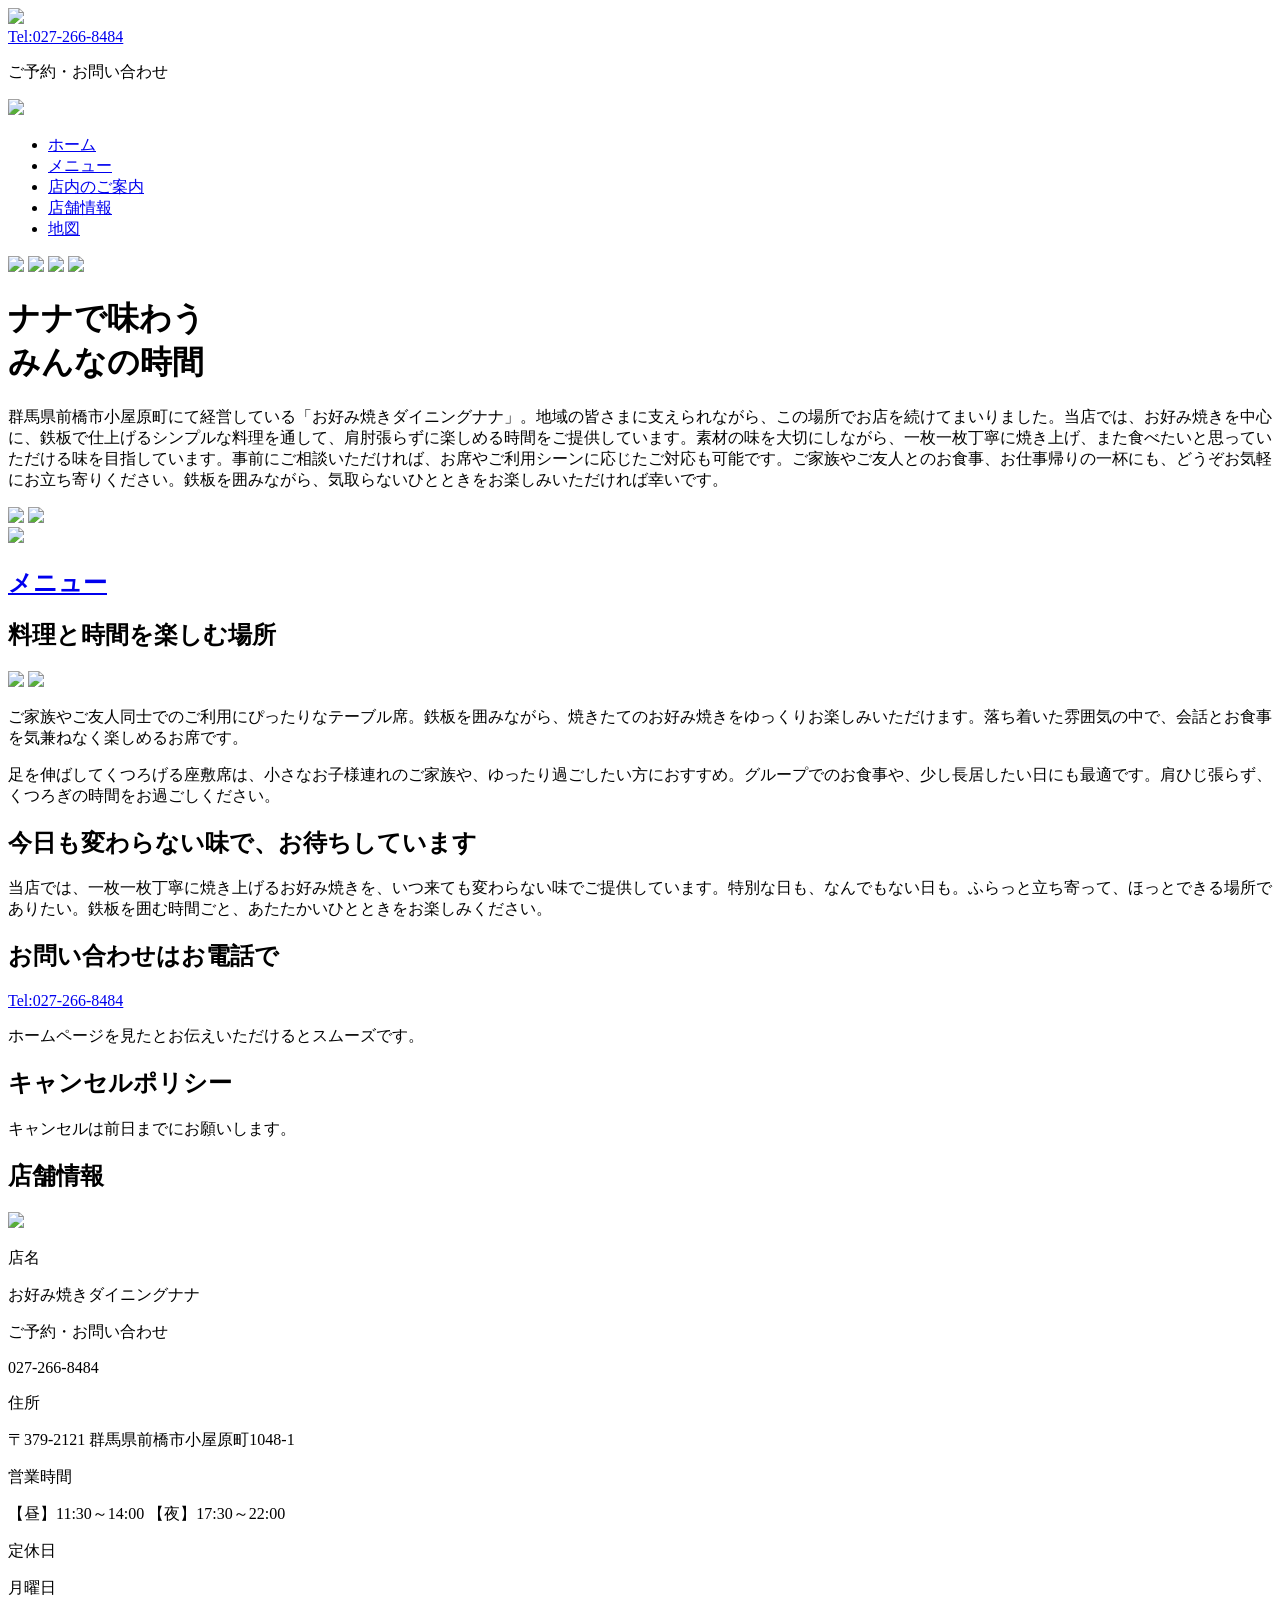
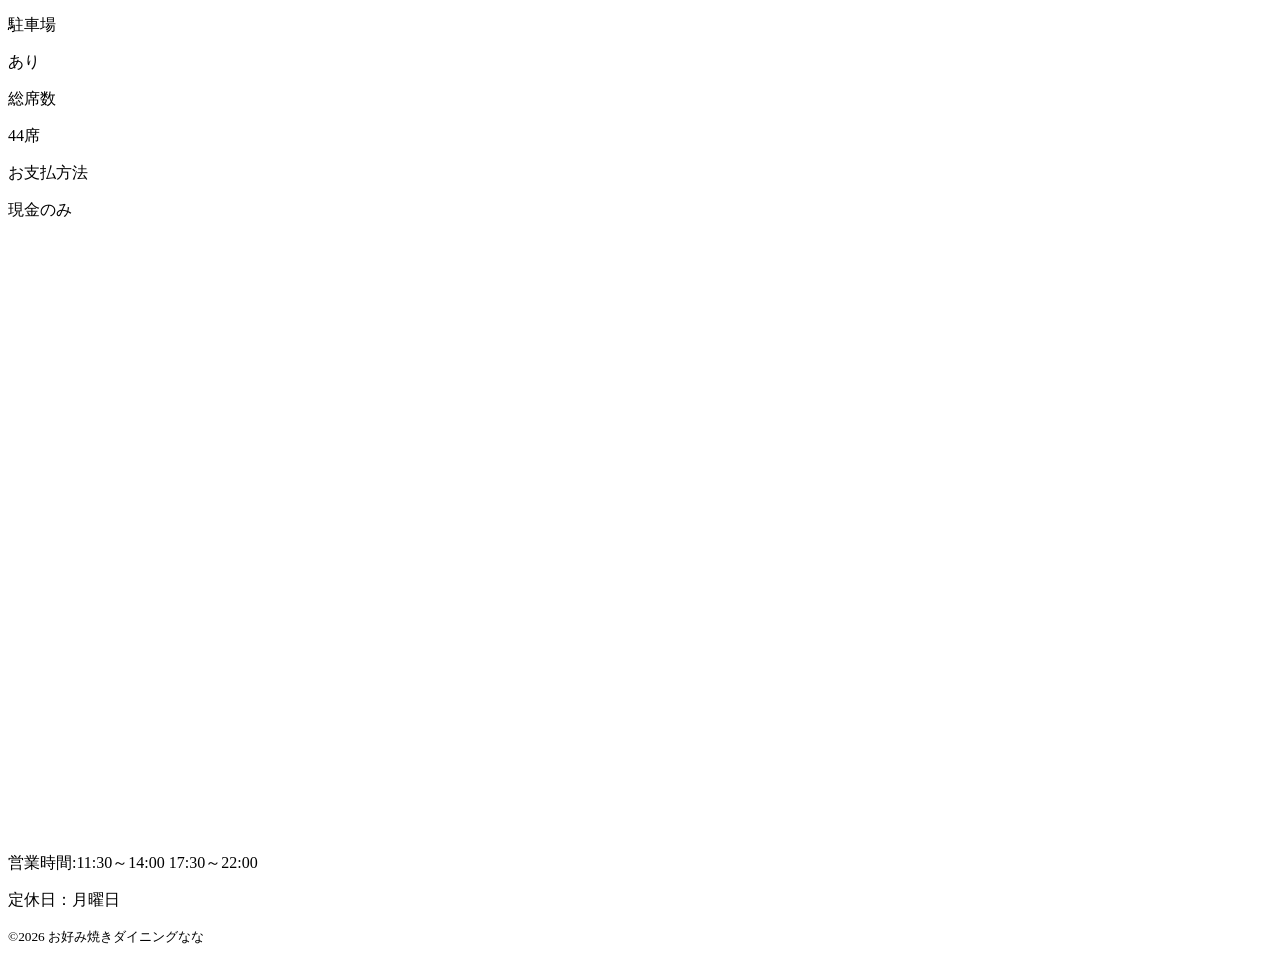
==== html/index.html @ 66c37857 "Add files via upload" ====
<!DOCTYPE html>
<html lang="ja">

<head>
  <!-- 基本設定 -->
  <meta charset="UTF-8">
  <meta name="viewport" content="width=device-width, initial-scale=1.0">
  <title>Document</title>

  <!-- CSS読み込み -->
  <link rel="stylesheet" href="css/reset.css">
  <link rel="stylesheet" href="css/common.css">
  <link rel="stylesheet" href="css/style.css">

  <!-- フォント関連 -->
  <link rel="preconnect" href="https://fonts.googleapis.com">
  <link rel="preconnect" href="https://fonts.gstatic.com" crossorigin>
  <link href="https://fonts.googleapis.com/css2?family=Noto+Sans+JP:wght@100..900&display=swap" rel="stylesheet">
</head>

<body>
  <header>
    <div class="reserve">
      <img src="images/nana.webp">
      <div>
        <a href="tel:0272668484">Tel:027-266-8484</a>
        <p>ご予約・お問い合わせ</p>
      </div>
    </div>
    <div class="nana">
      <img src="images/restaurant.webp">
      <nav>
        <ul>
          <li><a href="#">ホーム</a></li>
          <li><a href="#menu">メニュー</a></li>
          <li><a href="#store-guide">店内のご案内</a></li>
          <li><a href="#store-info">店舗情報</a></li>
          <li><a href="#map">地図</a></li>
        </ul>
      </nav>
    </div>
  </header>

  <main>
    <img class="table" src="images/dining table .webp">
    <img class="gray" src="images/gray.webp">
    <img class="okonomiyaki" src="images/okonomiyaki.webp">
    <img class="gyu" src=images/gyu.webp>
    <h1>ナナで味わう<br><span>みんなの時間</span></h1>
  </main>

  <section class="about">
    <p>
      群馬県前橋市小屋原町にて経営している「お好み焼きダイニングナナ」。地域の皆さまに支えられながら、この場所でお店を続けてまいりました。当店では、お好み焼きを中心に、鉄板で仕上げるシンプルな料理を通して、肩肘張らずに楽しめる時間をご提供しています。素材の味を大切にしながら、一枚一枚丁寧に焼き上げ、また食べたいと思っていただける味を目指しています。事前にご相談いただければ、お席やご利用シーンに応じたご対応も可能です。ご家族やご友人とのお食事、お仕事帰りの一杯にも、どうぞお気軽にお立ち寄りください。鉄板を囲みながら、気取らないひとときをお楽しみいただければ幸いです。
    </p>
    <img class="cooking" src="images/cooking.webp">
    <img class="gray1" src="images/gray.webp">
  </section>

  <section id="menu">
    <a href="html/menu.html">
      <img src="images/cook.webp">
      <h2>メニュー</h2>
    </a>
  </section>

  <section id="store-guide">
    <h1>料理と時間を<span class="white-text">楽しむ場所</span></h1>
    <div class="img-frame">
      <img src="images/dining table .webp">
      <img src="images/zashiki.webp">
    </div>
    <div class="text">
      <p>ご家族やご友人同士でのご利用にぴったりなテーブル席。鉄板を囲みながら、焼きたてのお好み焼きをゆっくりお楽しみいただけます。落ち着いた雰囲気の中で、会話とお食事を気兼ねなく楽しめるお席です。</p>
      <p>足を伸ばしてくつろげる座敷席は、小さなお子様連れのご家族や、ゆったり過ごしたい方におすすめ。グループでのお食事や、少し長居したい日にも最適です。肩ひじ張らず、くつろぎの時間をお過ごしください。</p>
    </div>
  </section>

  <section class="message">
    <h2>今日も変わらない味で、お待ちしています</h2>
    <p>
      当店では、一枚一枚丁寧に焼き上げるお好み焼きを、いつ来ても変わらない味でご提供しています。特別な日も、なんでもない日も。ふらっと立ち寄って、ほっとできる場所でありたい。鉄板を囲む時間ごと、あたたかいひとときをお楽しみください。
    </p>
  </section>

  <section class="contact">
    <div>
      <h1>お問い合わせはお電話で</h1>
      <a href="tel:0272668484">Tel:027-266-8484</a>
      <p>ホームページを見たとお伝えいただけるとスムーズです。</p>
    </div>
  </section>

  <section class="cancel">
    <div>
      <h1>キャンセルポリシー</h1>
      <p>キャンセルは前日までにお願いします。</p>
    </div>
  </section>

  <section id="store-info">
    <h1>店舗情報</h1>
    <img src="images/restaurant.webp">
    <div class="info-row">
      <p>店名</p>
      <p>お好み焼きダイニングナナ</p>
    </div>
    <div class="info-row">
      <p>ご予約・お問い合わせ</p>
      <p>027-266-8484</p>
    </div>
    <div class="info-row">
      <p>住所</p>
      <p>〒379-2121 群馬県前橋市小屋原町1048-1</p>
    </div>
    <div class="info-row">
      <p>営業時間</p>
      <p>【昼】11:30～14:00 【夜】17:30～22:00</p>
    </div>
    <div class="info-row">
      <p>定休日</p>
      <p>月曜日</p>
    </div>
    <div class="info-row">
      <p>駐車場</p>
      <p>あり</p>
    </div>
    <div class="info-row">
      <p>総席数</p>
      <p>44席</p>
    </div>
    <div class="info-row">
      <p>お支払方法</p>
      <p>現金のみ</p>
    </div>
  </section>

  <section id="map">
    <iframe
      src="https://www.google.com/maps/embed?pb=!1m18!1m12!1m3!1d3213.146257792591!2d139.1363673760866!3d36.35723607237679!2m3!1f0!2f0!3f0!3m2!1i1024!2i768!4f13.1!3m3!1m2!1s0x601eee6bc6e83081%3A0x7b41047be4c1df99!2z44GK5aW944G_44OA44Kk44OL44Oz44Kw44Gq44Gq!5e0!3m2!1sja!2sjp!4v1777861451527!5m2!1sja!2sjp"
      width="100%" height="600" style="border:0; display:block;" allowfullscreen="" loading="lazy"
      referrerpolicy="no-referrer-when-downgrade"></iframe>
  </section>

  <footer>
    <div class="footer-inner">
      <div>
        <p>営業時間:11:30～14:00 17:30～22:00</p>
        <p>定休日：月曜日</p>
      </div>
      <small>©2026 お好み焼きダイニングなな</small>
    </div>
  </footer>
  <script src="js/main.js"></script>
</body>



</html>
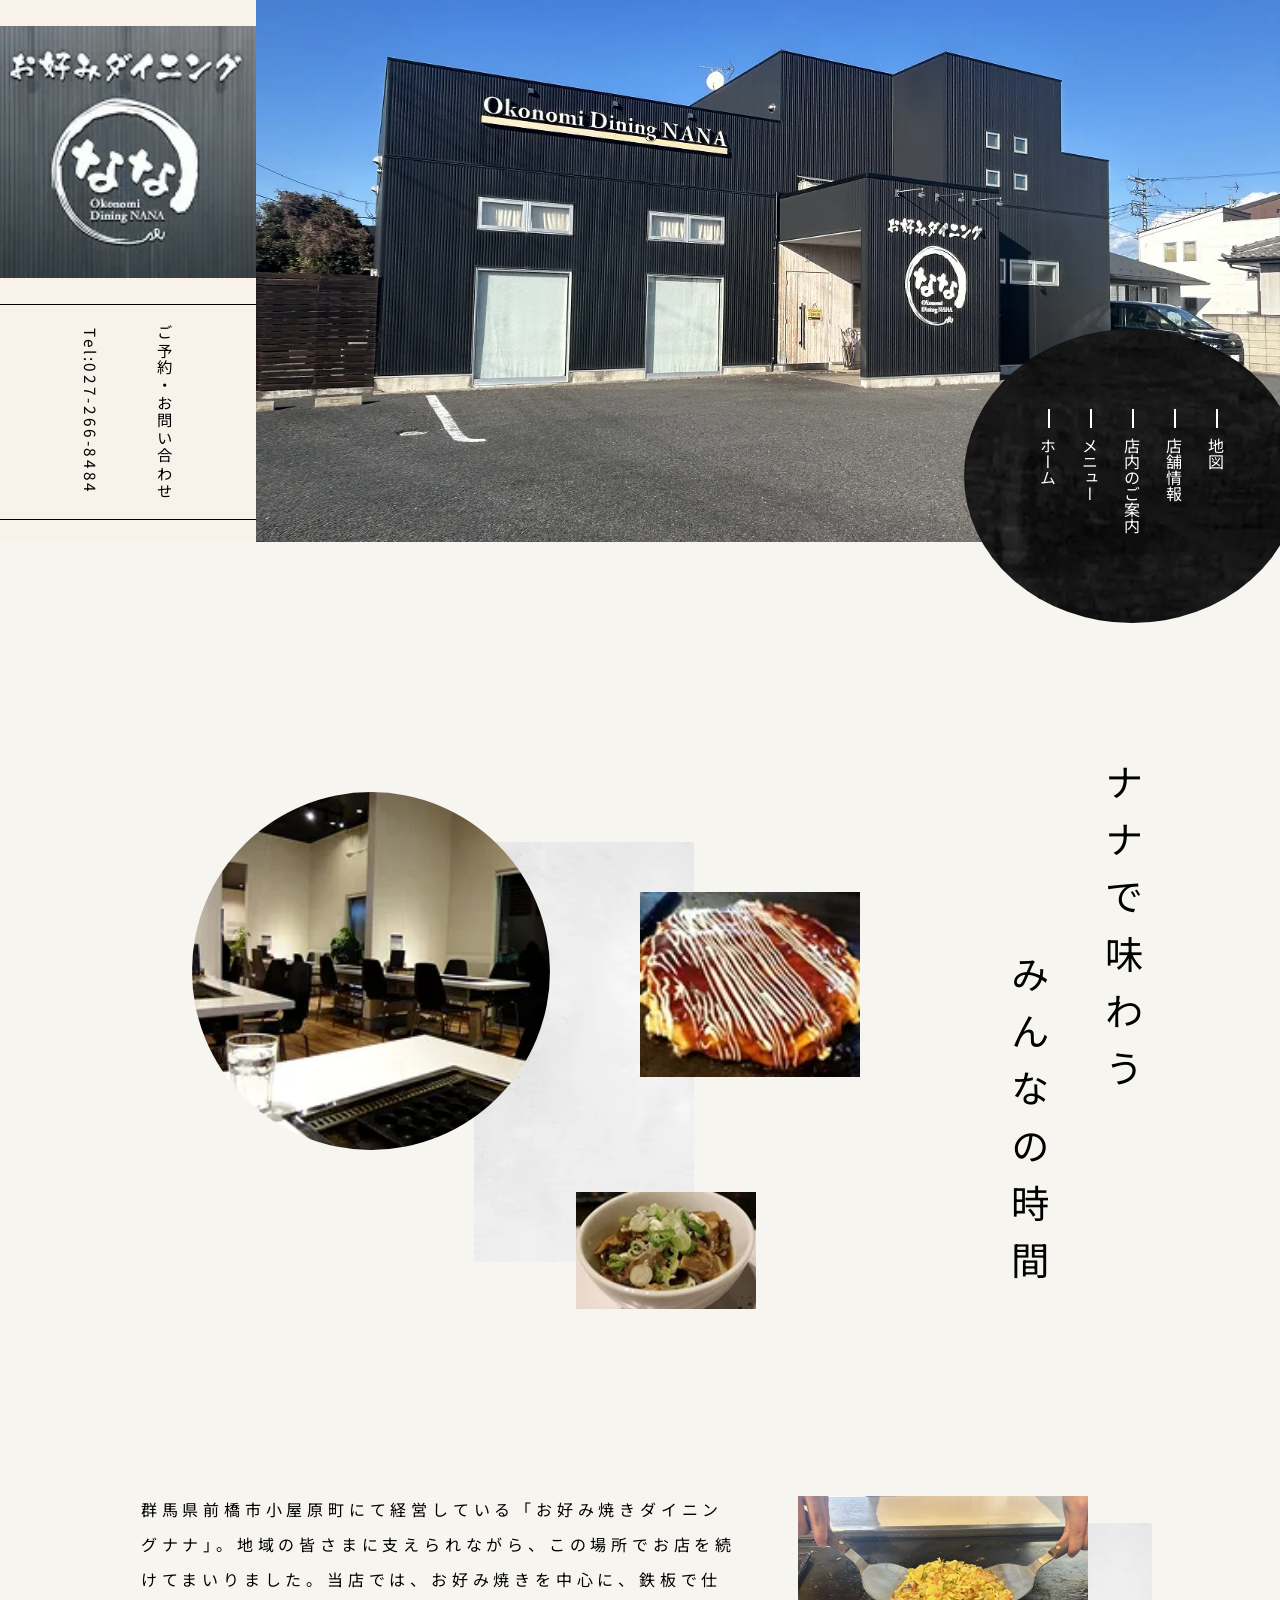
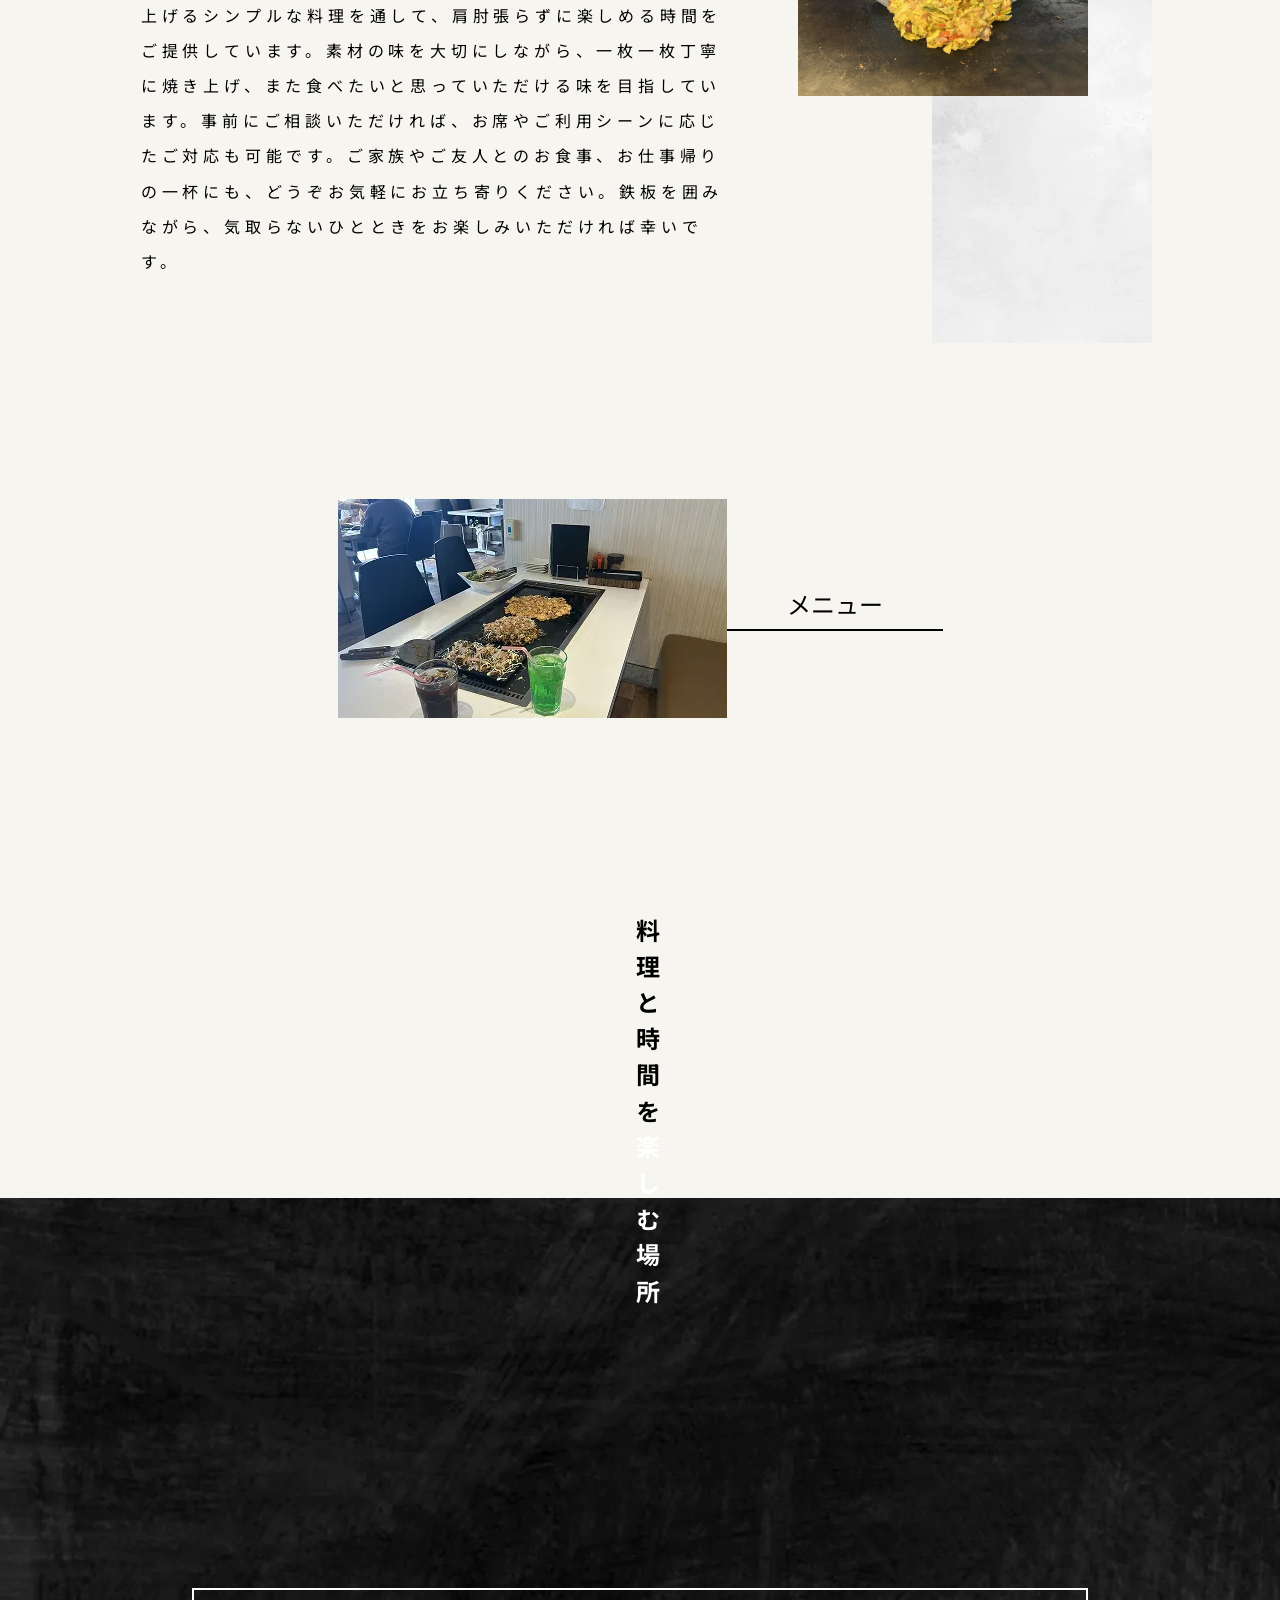
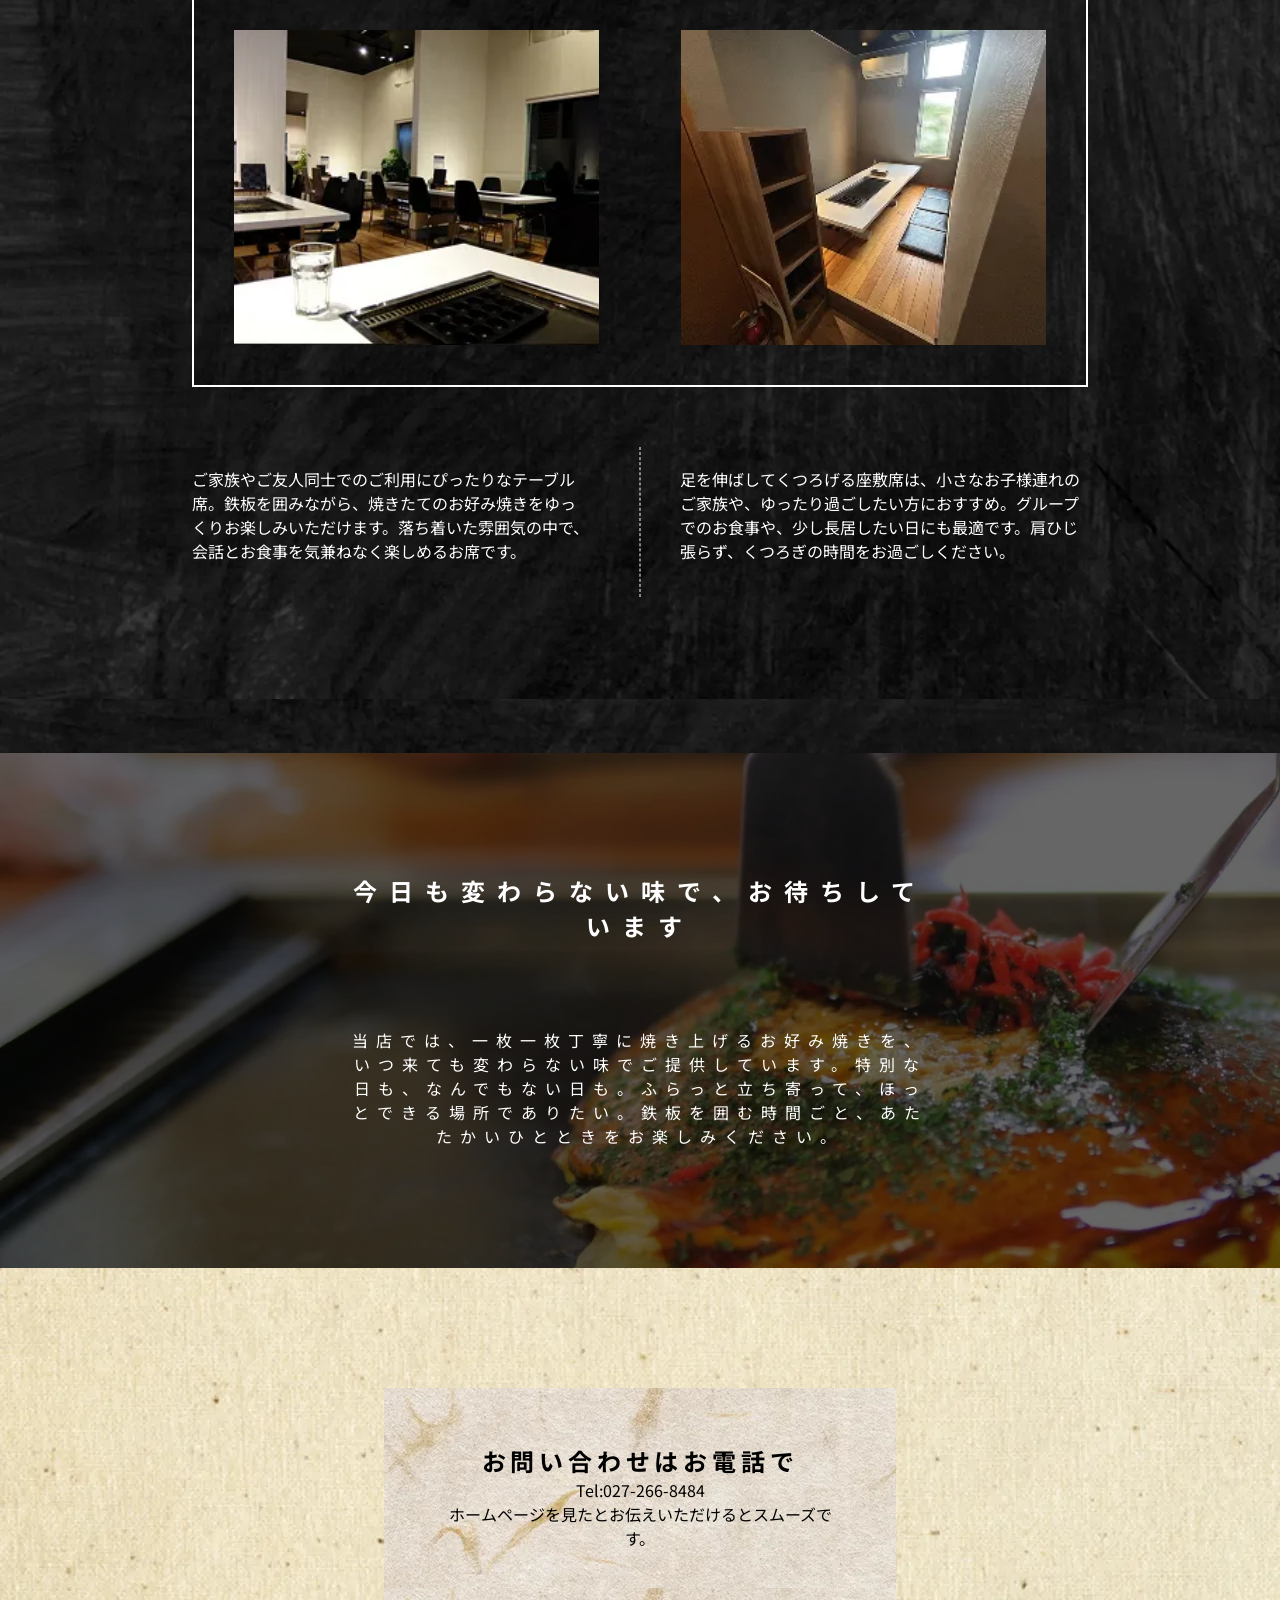
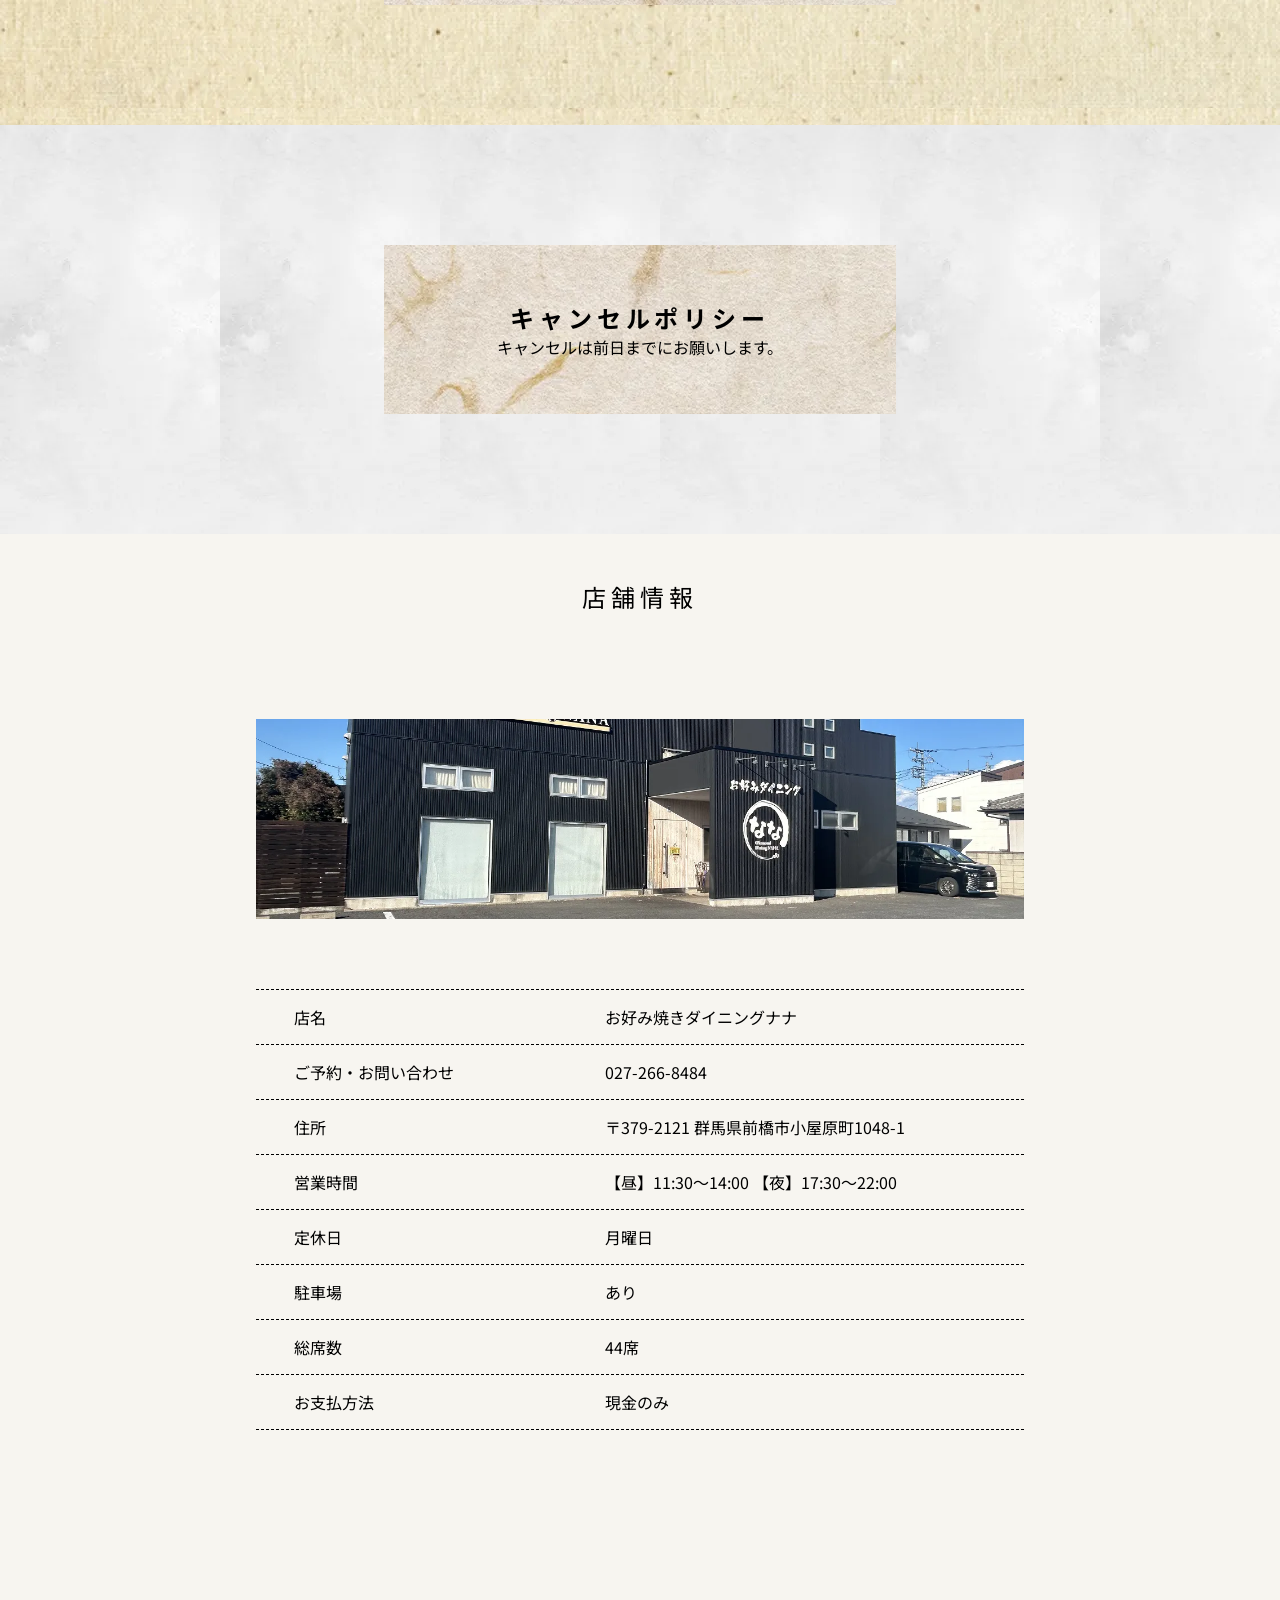
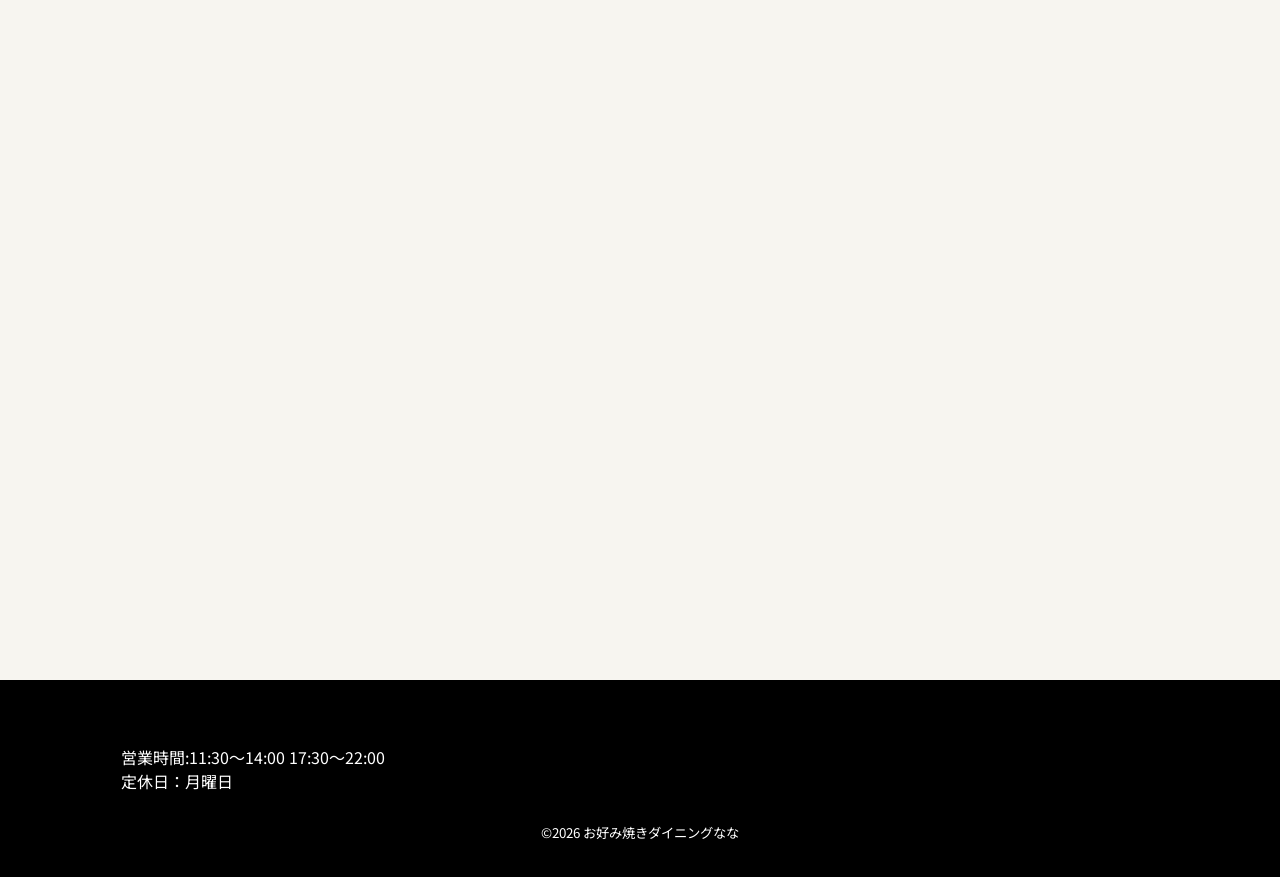
==== commit aba85c62: "Add files via upload" ====
--- a/html/index.html
+++ b/html/index.html
@@ -6,11 +6,12 @@
   <meta charset="UTF-8">
   <meta name="viewport" content="width=device-width, initial-scale=1.0">
   <title>Document</title>
+  <link href="https://fonts.googleapis.com/icon?family=Material+Icons" rel="stylesheet">
 
   <!-- CSS読み込み -->
-  <link rel="stylesheet" href="css/reset.css">
-  <link rel="stylesheet" href="css/common.css">
-  <link rel="stylesheet" href="css/style.css">
+  <link rel="stylesheet" href="../css/reset.css">
+  <link rel="stylesheet" href="../css/common.css">
+  <link rel="stylesheet" href="../css/style.css">
 
   <!-- フォント関連 -->
   <link rel="preconnect" href="https://fonts.googleapis.com">
@@ -21,14 +22,14 @@
 <body>
   <header>
     <div class="reserve">
-      <img src="images/nana.webp">
+      <img src="../images/nana.webp">
       <div>
         <a href="tel:0272668484">Tel:027-266-8484</a>
         <p>ご予約・お問い合わせ</p>
       </div>
     </div>
     <div class="nana">
-      <img src="images/restaurant.webp">
+      <img src="../images/restaurant.webp">
       <nav>
         <ul>
           <li><a href="#">ホーム</a></li>
@@ -39,27 +40,48 @@
         </ul>
       </nav>
     </div>
+    <span class="material-icons" id="open">menu</span>
   </header>
 
+  <div class="overlay">
+    <span class="material-icons" id="close">close</span>
+    <div class="reserve">
+      <img src="../images/nana.webp">
+      <div>
+        <a href="tel:0272668484">Tel:027-266-8484</a>
+        <p>ご予約・お問い合わせ</p>
+      </div>
+    </div>
+    <nav>
+      <ul>
+        <li><a href="#">ホーム</a></li>
+        <li><a href="#menu">メニュー</a></li>
+        <li><a href="#store-guide">店内のご案内</a></li>
+        <li><a href="#store-info">店舗情報</a></li>
+        <li><a href="#map">地図</a></li>
+      </ul>
+    </nav>
+  </div>
+
   <main>
-    <img class="table" src="images/dining table .webp">
-    <img class="gray" src="images/gray.webp">
-    <img class="okonomiyaki" src="images/okonomiyaki.webp">
-    <img class="gyu" src=images/gyu.webp>
+    <img class="table" src="../images/dining table .webp">
+    <img class="gray" src="../images/gray.webp">
+    <img class="gyu" src="../images/gyu.webp">
     <h1>ナナで味わう<br><span>みんなの時間</span></h1>
+    <img class="okonomiyaki" src="../images/okonomiyaki.webp">
   </main>
 
   <section class="about">
     <p>
       群馬県前橋市小屋原町にて経営している「お好み焼きダイニングナナ」。地域の皆さまに支えられながら、この場所でお店を続けてまいりました。当店では、お好み焼きを中心に、鉄板で仕上げるシンプルな料理を通して、肩肘張らずに楽しめる時間をご提供しています。素材の味を大切にしながら、一枚一枚丁寧に焼き上げ、また食べたいと思っていただける味を目指しています。事前にご相談いただければ、お席やご利用シーンに応じたご対応も可能です。ご家族やご友人とのお食事、お仕事帰りの一杯にも、どうぞお気軽にお立ち寄りください。鉄板を囲みながら、気取らないひとときをお楽しみいただければ幸いです。
     </p>
-    <img class="cooking" src="images/cooking.webp">
-    <img class="gray1" src="images/gray.webp">
+    <img class="cooking" src="../images/cooking.webp">
+    <img class="gray1" src="../images/gray.webp">
   </section>
 
   <section id="menu">
-    <a href="html/menu.html">
-      <img src="images/cook.webp">
+    <a href="../html/menu.html">
+      <img src="../images/cook.webp">
       <h2>メニュー</h2>
     </a>
   </section>
@@ -67,8 +89,8 @@
   <section id="store-guide">
     <h1>料理と時間を<span class="white-text">楽しむ場所</span></h1>
     <div class="img-frame">
-      <img src="images/dining table .webp">
-      <img src="images/zashiki.webp">
+      <img src="../images/dining table .webp">
+      <img src="../images/zashiki.webp">
     </div>
     <div class="text">
       <p>ご家族やご友人同士でのご利用にぴったりなテーブル席。鉄板を囲みながら、焼きたてのお好み焼きをゆっくりお楽しみいただけます。落ち着いた雰囲気の中で、会話とお食事を気兼ねなく楽しめるお席です。</p>
@@ -100,7 +122,7 @@
 
   <section id="store-info">
     <h1>店舗情報</h1>
-    <img src="images/restaurant.webp">
+    <img src="../images/restaurant.webp">
     <div class="info-row">
       <p>店名</p>
       <p>お好み焼きダイニングナナ</p>
--- a/css/common.css
+++ b/css/common.css
@@ -0,0 +1,202 @@
+@charset "UTF-8";
+
+header {
+  display: flex;
+  align-items: stretch;
+}
+
+header img {
+  width: 100%
+}
+
+header {
+  display: flex;
+  align-items: stretch;
+}
+
+.nana {
+  width: 80%;
+  position: relative;
+}
+
+.reserve {
+  width: 20%;
+  background-color: #F8F2EA;
+}
+
+.reserve a {
+  writing-mode: vertical-rl;
+  letter-spacing: 0.17em;
+  font-size: 1.2vw;
+  color: inherit;
+}
+
+.reserve p {
+  writing-mode: vertical-rl;
+  letter-spacing: 0.17em;
+  font-size: 1.2vw;
+}
+
+.reserve div {
+  display: flex;
+  justify-content: center;
+  gap: 20%;
+  align-items: center;
+  position: relative;
+  padding: 20px 0;
+}
+
+.reserve div::before {
+  content: "";
+  position: absolute;
+  top: 0;
+  left: 0;
+  width: 100%;
+  height: 1px;
+  background-color: #000;
+}
+
+.reserve div::after {
+  content: "";
+  position: absolute;
+  bottom: 0;
+  left: 0;
+  width: 100%;
+  height: 1px;
+  background-color: #000;
+}
+
+.reserve img {
+  flex: 1;
+  padding: 10% 0;
+}
+
+.nana ul {
+  writing-mode: vertical-rl;
+  writing-mode: vertical-lr;
+  list-style: none;
+  background-image: url('../images/background-black.webp');
+  border-radius: 50%;
+  padding: 12vh 7vh 10vh;
+  position: absolute;
+  right: -20px;
+  bottom: -15%;
+  z-index: 20;
+}
+
+li {
+  padding: 0vh 1vh;
+  position: relative;
+  transition: opacity 0.3s;
+}
+
+li::before {
+  content: "";
+  position: absolute;
+  top: -30%;
+  left: 50%;
+  width: 2px;
+  height: 20%;
+  background-color: white;
+}
+
+li:hover {
+  opacity: 0.4;
+}
+
+#open {
+  display: none;
+}
+
+.overlay{
+  display: none;
+}
+
+@media (max-width: 800px) {
+  header {
+    flex-direction: column;
+  }
+
+  .nana {
+    width: 100%;
+  }
+
+  .nana nav {
+    display: none;
+  }
+
+  .reserve {
+    width: 100%;
+    display: flex;
+  }
+
+  .reserve img {
+    flex: none;
+    width: 50%;
+    padding: 10% 10%;
+  }
+
+  .reserve a {
+    writing-mode: horizontal-tb;
+    font-size: 2vw;
+    order: 2;
+  }
+
+  .reserve p {
+    writing-mode: horizontal-tb;
+    font-size: 2vw;
+    order: 1;
+  }
+
+  .reserve div {
+    flex-direction: column;
+    gap: 8px;
+    padding-left: 50px;
+    padding-top: 80px;
+  }
+
+  .reserve div::before,
+  .reserve div::after {
+    display: none;
+  }
+
+  .material-icons {
+    font-size: 8vw;
+    cursor: pointer;
+    padding: 20px 40px;
+  }
+
+  #open {
+    display: block;
+    position: fixed;
+    right: 0;
+    z-index: 100;
+  }
+
+  #close {
+    position: fixed;
+    right: 0;
+    cursor: pointer;
+  }
+
+  #open.hide {
+    display: none;
+  }
+
+  .overlay {
+    position: fixed;
+    top: 0;
+    right: 0;
+    left: 0;
+    bottom: 0;
+    background-color: #F8F2EA;
+    opacity: 0;
+    pointer-events: none;
+    z-index: 300;
+  }
+
+  .overlay.show {
+    opacity: 1;
+    pointer-events: auto;
+  }
+}
--- a/css/style.css
+++ b/css/style.css
@@ -0,0 +1,421 @@
+@charset "UTF-8";
+
+/* main */
+main {
+  padding: 220px 11vw 0;
+  position: relative;
+  background-color: #F7F5F0;
+  height: 900px;
+}
+
+main img {
+  position: absolute;
+}
+
+.table {
+  top: 250px;
+  left: 15%;
+  border-radius: 50%;
+  z-index: 10;
+  width: 28%;
+  aspect-ratio: 1 / 1;
+  object-fit: cover;
+  height: auto;
+}
+
+.gray {
+  top: 300px;
+  left: 37%;
+  z-index: 0;
+}
+
+.okonomiyaki {
+  left: 50%;
+  top: 350px;
+  width: 220px;
+  height: auto;
+}
+
+.gyu {
+  top: 650px;
+  left: 45%;
+  width: 180px;
+  height: auto;
+}
+
+main h1 {
+  position: absolute;
+  font-size: 3vw;
+  writing-mode: vertical-rl;
+  right: 10vw;
+  font-weight: normal;
+  letter-spacing: 0.5em;
+}
+
+main h1 span {
+  margin-top: 5em;
+  margin-right: 1em;
+  display: inline-block;
+}
+
+.about {
+  background-color: #F7F5F0;
+  padding: 50px 11vw 100px;
+  position: relative;
+}
+
+.about p {
+  width: 60%;
+  letter-spacing: 0.3em;
+  line-height: 2.2em;
+}
+
+.cooking {
+  position: absolute;
+  right: 15%;
+  top: 10%;
+  width: 290px;
+  height: 200px;
+  z-index: 10;
+}
+
+.gray1 {
+  position: absolute;
+  right: 10%;
+  top: 15%;
+  z-index: 1;
+}
+
+/* menu */
+#menu {
+  background-color: #F7F5F0;
+  display: flex;
+  align-items: center;
+  justify-content: center;
+  padding: 120px 0 480px;
+}
+
+#menu a {
+  display: flex;
+  align-items: center;
+  text-decoration: none;
+  color: inherit;
+}
+
+#menu h2 {
+  border-bottom: 2px solid #000;
+  font-weight: normal;
+  padding-left: 60px;
+  padding-right: 60px;
+  padding-bottom: 8px;
+}
+
+#menu img:hover,
+#menu h2:hover {
+  opacity: 0.4;
+  transition: opacity 0.3s;
+}
+
+/* store-guide */
+#store-guide {
+  padding: 390px 15% 190px;
+  background-image: url('../images/background-black.webp');
+  position: relative;
+}
+
+#store-guide h1 {
+  writing-mode: vertical-rl;
+  letter-spacing: 0.5em;
+  position: absolute;
+  left: 52%;
+  top: -280px;
+  transform: translateX(-100%);
+}
+
+.white-text {
+  color: white;
+}
+
+#store-guide img {
+  width: 100%;
+  height: auto;
+}
+
+#store-guide p {
+  color: white;
+}
+
+.img-frame {
+  display: flex;
+  gap: 10%;
+  border: 2px solid white;
+  padding: 40px;
+}
+
+.text {
+  display: flex;
+  gap: 10%;
+  padding-top: 80px;
+  position: relative;
+}
+
+.text::before {
+  content: "";
+  position: absolute;
+  left: 50%;
+  top: 60px;
+  height: 85%;
+  border-left: 1px dashed white;
+  transform: translateX(-50%);
+}
+
+/* message */
+.message {
+  background-image: url('../images/okonomiyaki background.webp');
+  padding: 120px 27%;
+  position: relative;
+}
+
+.message::before {
+  content: "";
+  position: absolute;
+  inset: 0;
+  background-color: rgba(0, 0, 0, 0.6);
+}
+
+.message h2,
+.message p {
+  position: relative;
+  z-index: 1;
+  color: white;
+  text-align: center;
+  letter-spacing: 0.5em;
+}
+
+.message h2 {
+  margin-bottom: 85px;
+}
+
+/* contact */
+.contact {
+  background-image: url('../images/tubutubu.webp');
+  padding: 120px 30%;
+}
+
+.contact div {
+  background-image: url('../images/washi.webp');
+  text-align: center;
+  padding: 55px 12%;
+}
+
+.contact h1 {
+  letter-spacing: 0.2em;
+}
+
+.contact a {
+  color: inherit;
+}
+
+/* cancel */
+.cancel {
+  background-image: url('../images/gray.webp');
+  padding: 120px 30%;
+}
+
+.cancel div {
+  background-image: url('../images/washi.webp');
+  text-align: center;
+  padding: 55px 12%;
+}
+
+.cancel h1 {
+  letter-spacing: 0.2em;
+}
+
+/* store-info */
+#store-info {
+  padding: 45px 20% 150px;
+  background-color: #F7F5F0;
+}
+
+#store-info img {
+  width: 100%;
+  height: 200px;
+  object-fit: cover;
+  margin: 105px 0 70px;
+}
+
+#store-info h1 {
+  text-align: center;
+  letter-spacing: 0.2em;
+  font-weight: normal;
+}
+
+.info-row {
+  display: flex;
+  padding: 15px 5%;
+  border-bottom: 1px dashed #000;
+}
+
+.info-row:first-of-type {
+  border-top: 1px dashed #000;
+}
+
+.info-row p:first-child {
+  width: 45%;
+  flex-shrink: 0;
+}
+
+#map {
+  padding-bottom: 100px;
+  background-color: #F7F5F0;
+}
+
+footer {
+  color: white;
+  background-color: black;
+}
+
+.footer-inner {
+  max-width: 1038px;
+  margin: 0 auto;
+  padding: 35px 0;
+}
+
+.footer-inner div {
+  padding: 30px 0;
+}
+
+small {
+  text-align: center;
+  display: block;
+}
+
+@media (max-width: 1045px) {
+  .cooking {
+    right: 10%;
+  }
+}
+
+@media (max-width: 900px) {
+  .table {
+    left: -5%;
+    width: 45%;
+  }
+
+  .gray {
+    top: 210px;
+    left: 0;
+    width: 40%;
+    height: 200px;
+  }
+
+  .okonomiyaki {
+    top: 640px;
+    z-index: 10;
+    width: 25%;
+    height: auto;
+    left: 70%;
+  }
+
+  .gyu {
+    top: 800px;
+    left: 30%;
+    z-index: 10;
+    width: 25%;
+    height: auto;
+  }
+
+  .cooking {
+    right: 13%;
+    top: 5%;
+    width: 25%;
+    height: auto;
+  }
+
+  .gray1 {
+    top: -20%;
+    right: 0;
+    width: 50%;
+    /* height:280px; */
+    height: 30%;
+  }
+
+  .about {
+    padding-top: 230px;
+  }
+
+  .about p {
+    width: 100%;
+  }
+
+  .img-frame {
+    flex-direction: column;
+    gap: 100px;
+    padding: 70px;
+  }
+
+  .text {
+    flex-direction: column;
+    gap: 100px;
+  }
+
+  .text::before {
+    left: 0;
+    top: 60%;
+    height: 1px;
+    width: 100%;
+    border-left: none;
+    border-top: 1px dashed white;
+    transform: none;
+  }
+
+  .info-row {
+    flex-direction: column;
+    gap: 10px;
+    padding: 15px 5% 0;
+  }
+
+  .info-row p:first-child::after {
+    content: "|";
+    margin-left: 10px;
+  }
+
+
+  .contact {
+    padding: 120px 15%;
+  }
+
+  .cancel {
+    padding: 120px 15%;
+  }
+}
+
+@media (max-width: 700px) {
+  #menu {
+    justify-content: flex-start;
+    padding: 120px 100px 480px;
+  }
+
+  #menu a {
+    flex-direction: column;
+    align-items: stretch;
+    width: 100%;
+  }
+
+  #menu img {
+    width: 100%;
+  }
+
+  #menu h2 {
+    padding-left: 0;
+    padding-right: 0;
+    width: fit-content;
+  }
+}
+
+@media (max-width: 550px) {
+  #menu {
+    padding: 120px 0 480px;
+  }
+}
